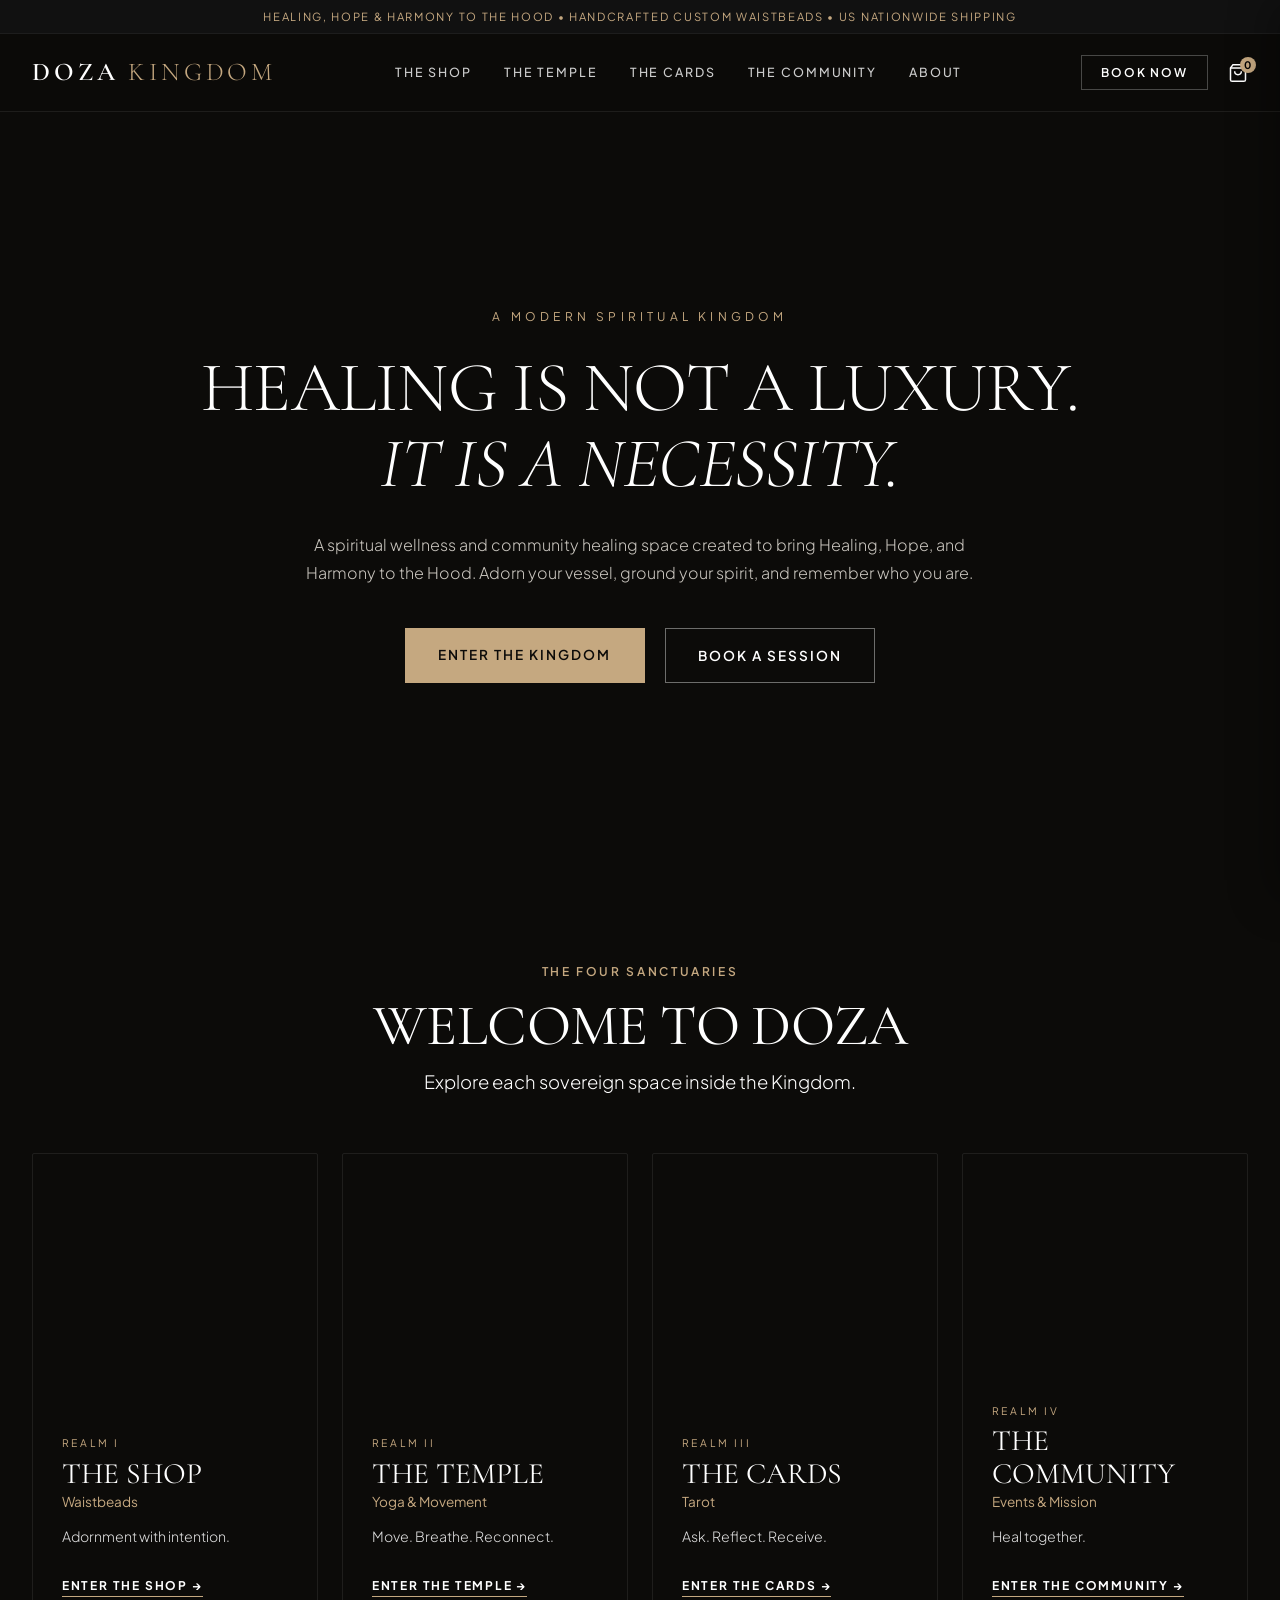
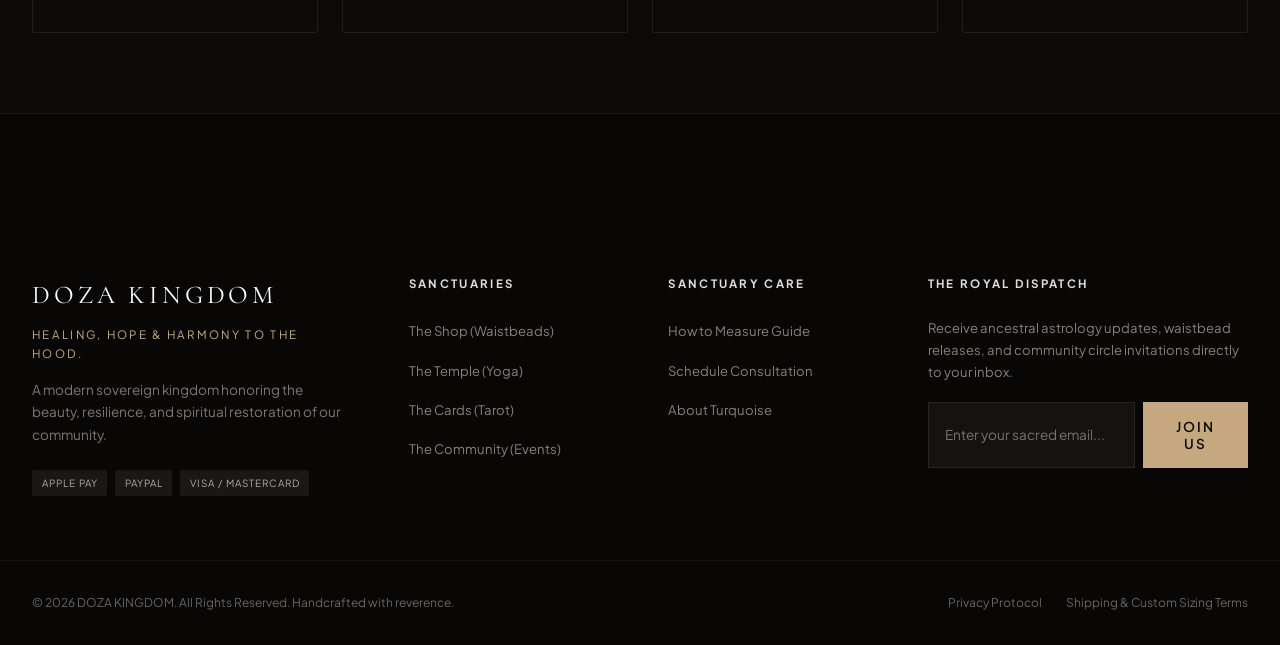
==== index.html @ d272a2d0 "Deploy Doza Kingdom luxury site" ====
<!DOCTYPE html>
<html lang="en">
<head>
  <meta charset="UTF-8">
  <meta name="viewport" content="width=device-width, initial-scale=1.0">
  <title>Doza Kingdom | Modern Spiritual Kingdom &amp; Community Healing</title>
  <link rel="preconnect" href="https://fonts.googleapis.com">
  <link rel="preconnect" href="https://fonts.gstatic.com" crossorigin>
  <link href="https://fonts.googleapis.com/css2?family=Cormorant+Garamond:ital,wght@0,300;0,400;0,500;0,600;0,700;1,400&family=Plus+Jakarta+Sans:wght@300;400;500;600;700&display=swap" rel="stylesheet">
  <link rel="stylesheet" href="css/style.css">
  <link href="https://assets.calendly.com/assets/external/widget.css" rel="stylesheet">
<script src="https://assets.calendly.com/assets/external/widget.js" type="text/javascript" async></script>
</head>
<body>
  <!-- ANNOUNCEMENT BAR -->
  <div class="announcement-bar">
    <span>HEALING, HOPE &amp; HARMONY TO THE HOOD &bull; HANDCRAFTED CUSTOM WAISTBEADS &bull; US NATIONWIDE SHIPPING</span>
  </div>

  <!-- NAVEGACIÓN PRINCIPAL -->
  <header class="site-header" id="navbar">
    <div class="header-container">
      <a href="index.html" class="brand-logo">DOZA <span>KINGDOM</span></a>
      <nav class="nav-links">
        <a href="shop.html" class="nav-item">THE SHOP</a><a href="temple.html" class="nav-item">THE TEMPLE</a><a href="cards.html" class="nav-item">THE CARDS</a><a href="community.html" class="nav-item">THE COMMUNITY</a><a href="about.html" class="nav-item">ABOUT</a>
      </nav>
      <div class="nav-actions">
        <button class="btn btn-outline-nav" onclick="openBookingModal('General')">BOOK NOW</button>
        <button class="cart-trigger-btn" onclick="toggleCartDrawer()" aria-label="Open cart">
          <svg width="20" height="20" viewBox="0 0 24 24" fill="none" stroke="currentColor" stroke-width="1.8">
            <path d="M6 2L3 6v14a2 2 0 0 0 2 2h14a2 2 0 0 0 2-2V6l-3-4z"></path>
            <line x1="3" y1="6" x2="21" y2="6"></line>
            <path d="M16 10a4 4 0 0 1-8 0"></path>
          </svg>
          <span class="cart-count-badge" id="cartCount">0</span>
        </button>
        <button class="mobile-toggle" id="menuToggle" aria-label="Toggle menu">
          <span></span><span></span><span></span>
        </button>
      </div>
    </div>
  </header>

  <!-- MENÚ MÓVIL FULLSCREEN -->
  <div class="mobile-menu-overlay" id="mobileMenu">
    <div class="mobile-menu-header">
      <span class="brand-logo">DOZA</span>
      <button class="close-btn" id="closeMobileMenu">&times;</button>
    </div>
    <div class="mobile-menu-links">
      <a href="shop.html" class="mobile-nav-link">THE SHOP</a><a href="temple.html" class="mobile-nav-link">THE TEMPLE</a><a href="cards.html" class="mobile-nav-link">THE CARDS</a><a href="community.html" class="mobile-nav-link">THE COMMUNITY</a><a href="about.html" class="mobile-nav-link">ABOUT</a>
      <button class="btn btn-gold w-full mt-4" onclick="openBookingModal('General'); toggleMobileMenu(false);">BOOK EXPERIENCE</button>
    </div>
  </div>

  <main>
    <!-- HERO / ENTRADA -->
    <section class="hero-section" style="background-image: url('https://images.unsplash.com/photo-1506126613408-eca07ce68773?auto=format&fit=crop&w=1600&q=80');">
      <div class="hero-overlay"></div>
      <div class="hero-container">
        <span class="hero-eyebrow">A MODERN SPIRITUAL KINGDOM</span>
        <h1 class="hero-title">HEALING IS NOT A LUXURY.<br><span class="italic-serif">IT IS A NECESSITY.</span></h1>
        <p class="hero-description">
          A spiritual wellness and community healing space created to bring Healing, Hope, and Harmony to the Hood. Adorn your vessel, ground your spirit, and remember who you are.
        </p>
        <div class="hero-actions">
          <a href="#kingdom-portal" class="btn btn-gold">ENTER THE KINGDOM</a>
          <button class="btn btn-ghost" onclick="openBookingModal('General')">BOOK A SESSION</button>
        </div>
      </div>
    </section>

    <!-- THE KINGDOM: PORTAL A LAS 4 PÁGINAS -->
    <section class="section-container" id="kingdom-portal">
      <div class="text-center">
        <span class="sub-heading">THE FOUR SANCTUARIES</span>
        <h2 class="serif-title">WELCOME TO DOZA</h2>
        <p class="section-lead" style="margin: 0.5rem auto 0;">Explore each sovereign space inside the Kingdom.</p>
      </div>

      <div class="spaces-grid">
        <article class="space-card">
          <div class="space-card-bg" style="background-image: url('https://images.unsplash.com/photo-1611085583191-a3b181a88401?q=80&w=1000&auto=format&fit=crop');"></div>
          <div class="space-card-content">
            <span class="space-realm-tag">REALM I</span>
            <h3>THE SHOP</h3>
            <p class="space-sub">Waistbeads</p>
            <p class="space-tagline">Adornment with intention.</p>
            <a href="shop.html" class="space-cta-link">ENTER THE SHOP &rarr;</a>
          </div>
        </article>

        <article class="space-card">
          <div class="space-card-bg" style="background-image: url('https://images.unsplash.com/photo-1545205597-3d9d02c29597?q=80&w=1000&auto=format&fit=crop');"></div>
          <div class="space-card-content">
            <span class="space-realm-tag">REALM II</span>
            <h3>THE TEMPLE</h3>
            <p class="space-sub">Yoga &amp; Movement</p>
            <p class="space-tagline">Move. Breathe. Reconnect.</p>
            <a href="temple.html" class="space-cta-link">ENTER THE TEMPLE &rarr;</a>
          </div>
        </article>

        <article class="space-card">
          <div class="space-card-bg" style="background-image: url('https://unsplash.com/es/fotos/estructura-de-madera-marron-sobre-tela-a-cuadros-blancos-y-negros-b1AsZn2C-lo');"></div>
          <div class="space-card-content">
            <span class="space-realm-tag">REALM III</span>
            <h3>THE CARDS</h3>
            <p class="space-sub">Tarot</p>
            <p class="space-tagline">Ask. Reflect. Receive.</p>
            <a href="cards.html" class="space-cta-link">ENTER THE CARDS &rarr;</a>
          </div>
        </article>

        <article class="space-card">
          <div class="space-card-bg" style="background-image: url('https://images.unsplash.com/photo-1529156069898-49953e39b3ac?q=80&w=1000&auto=format&fit=crop');"></div>
          <div class="space-card-content">
            <span class="space-realm-tag">REALM IV</span>
            <h3>THE COMMUNITY</h3>
            <p class="space-sub">Events &amp; Mission</p>
            <p class="space-tagline">Heal together.</p>
            <a href="community.html" class="space-cta-link">ENTER THE COMMUNITY &rarr;</a>
          </div>
        </article>
      </div>
    </section>
  </main>

  <!-- PIE DE PÁGINA (FOOTER) -->
  <footer class="site-footer">
    <div class="section-container footer-grid">
      <div class="footer-col-brand">
        <span class="footer-logo">DOZA KINGDOM</span>
        <p class="footer-motto">HEALING, HOPE &amp; HARMONY TO THE HOOD.</p>
        <p class="footer-copy-text">A modern sovereign kingdom honoring the beauty, resilience, and spiritual restoration of our community.</p>
        <div class="payment-badges-row">
          <span class="badge-pill">APPLE PAY</span>
          <span class="badge-pill">PAYPAL</span>
          <span class="badge-pill">VISA / MASTERCARD</span>
        </div>
      </div>

      <div class="footer-col-links">
        <h6>SANCTUARIES</h6>
        <ul>
          <li><a href="shop.html">The Shop (Waistbeads)</a></li>
          <li><a href="temple.html">The Temple (Yoga)</a></li>
          <li><a href="cards.html">The Cards (Tarot)</a></li>
          <li><a href="community.html">The Community (Events)</a></li>
        </ul>
      </div>

      <div class="footer-col-links">
        <h6>SANCTUARY CARE</h6>
        <ul>
          <li><a href="javascript:void(0)" onclick="openMeasureModal()">How to Measure Guide</a></li>
          <li><a href="javascript:void(0)" onclick="openBookingModal('General')">Schedule Consultation</a></li>
          <li><a href="about.html">About Turquoise</a></li>
        </ul>
      </div>

      <div class="footer-col-newsletter">
        <h6>THE ROYAL DISPATCH</h6>
        <p>Receive ancestral astrology updates, waistbead releases, and community circle invitations directly to your inbox.</p>
        <form class="newsletter-form" onsubmit="event.preventDefault(); alert('Blessings! You are now subscribed to the Royal Dispatch.');">
          <input type="email" placeholder="Enter your sacred email..." required>
          <button type="submit" class="btn btn-gold">JOIN US</button>
        </form>
      </div>
    </div>

    <div class="footer-bottom-bar">
      <div class="section-container bottom-bar-flex">
        <span>&copy; 2026 DOZA KINGDOM. All Rights Reserved. Handcrafted with reverence.</span>
        <div class="legal-links">
          <a href="#">Privacy Protocol</a>
          <a href="#">Shipping &amp; Custom Sizing Terms</a>
        </div>
      </div>
    </div>
  </footer>

  <!-- MODAL: GUÍA DE MEDIDAS -->
  <div class="modal-overlay" id="measureModal">
    <div class="modal-dialog">
      <div class="modal-header">
        <h3 class="serif-title">HOW TO MEASURE FOR WAISTBEADS</h3>
        <button class="modal-close" onclick="closeModal('measureModal')">&times;</button>
      </div>
      <div class="modal-body">
        <p class="modal-lead">Because every Doza Kingdom waistbead is handcrafted specifically to your body, exact measurements are required. There is no one &ldquo;right&rdquo; place to wear them; you choose where they sit on your altar.</p>
        <div class="steps-flow">
          <div class="step-card"><span class="step-number">1</span><h4>Decide Your Placement</h4><p>High waist, natural mid-waist, or low hips.</p></div>
          <div class="step-card"><span class="step-number">2</span><h4>Relax Your Belly</h4><p>Stand naturally. Do NOT suck in your stomach.</p></div>
          <div class="step-card"><span class="step-number">3</span><h4>Measure Against Bare Skin</h4><p>Use a flexible measuring tape directly against skin.</p></div>
          <div class="step-card"><span class="step-number">4</span><h4>Double Check Your Number</h4><p>Enter the exact inches or centimeters on the product.</p></div>
        </div>
      </div>
      <div class="modal-footer">
        <button class="btn btn-gold w-full" onclick="closeModal('measureModal')">I HAVE MY MEASUREMENT</button>
      </div>
    </div>
  </div>



  <!-- CARRITO LATERAL (DRAWER) -->
  <div class="cart-drawer-overlay" id="cartOverlay" onclick="toggleCartDrawer()"></div>
  <aside class="cart-drawer" id="cartDrawer">
    <div class="cart-drawer-header">
      <div class="cart-title-row">
        <h3>YOUR SACRED ADORNMENT</h3>
        <span class="cart-counter-text" id="cartCountTitle">(0 items)</span>
      </div>
      <button class="close-cart-btn" onclick="toggleCartDrawer()">&times;</button>
    </div>
    <div class="cart-items-container" id="cartItemsList"></div>
    <div class="cart-drawer-footer">
      <div class="cart-subtotal-row"><span>SUBTOTAL</span><span class="cart-subtotal-price" id="cartSubtotal">$0.00 USD</span></div>
      <div class="checkout-actions">
        <button class="btn btn-express-apple" onclick="processCheckoutExpress('Apple Pay')">Buy with Apple Pay</button>
        <button class="btn btn-express-paypal" onclick="processCheckoutExpress('PayPal')">Checkout with PayPal</button>
        <button class="btn btn-gold w-full mt-2" onclick="processFullCheckout()">SECURE CHECKOUT &rarr;</button>
      </div>
    </div>
  </aside>

  <script src="js/main.js"></script>
</body>
</html>
---- css/style.css ----
/* ==========================================================================  
   DOZA KINGDOM — ESTILOS EDITORIALES MULTIPÁGINA (OPTIMIZADO)
   ========================================================================== */  
  
:root {  
  --color-black: #0c0b09;  
  --color-dark: #141311;  
  --color-charcoal: #1e1d1a;  
  --color-gold: #c5a880;  
  --color-gold-hover: #b3956d;  
  --color-gold-subtle: rgba(197, 168, 128, 0.15);  
   
  --shop-bg: #f9f6f0;  
  --shop-card-bg: #ffffff;  
  --shop-sand: #ece4d8;  
  --shop-terracotta: #a8583c;  
  --shop-text-dark: #24221f;  
  --shop-text-muted: #6b665f;  
  
  --temple-bg: #f4f6f2;  
  --temple-sage: #758372;  
  --temple-clay: #b8866e;  
  --temple-text: #222923;  
  
  --cards-bg: #090a10;  
  --cards-plum: #1c1427;  
  --cards-gold: #d4af37;  
  --cards-border: rgba(212, 175, 55, 0.25);  
  
  --community-bg: #faf6f0;  
  --community-accent: #a0492e;  
  
  --font-serif: 'Cormorant Garamond', Georgia, serif;  
  --font-sans: 'Plus Jakarta Sans', -apple-system, BlinkMacSystemFont, 'Segoe UI', Roboto, sans-serif;  
  
  --transition-slow: all 0.45s cubic-bezier(0.16, 1, 0.3, 1);  
  --transition-fast: all 0.25s ease;  
  --shadow-subtle: 0 10px 30px rgba(0, 0, 0, 0.05);  
  --shadow-card: 0 20px 40px rgba(0, 0, 0, 0.08);  
  --shadow-drawer: -10px 0 40px rgba(0, 0, 0, 0.3);  
}  
  
* { margin: 0; padding: 0; box-sizing: border-box; }  
html { scroll-behavior: smooth; font-size: 16px; }  
body {  
  font-family: var(--font-sans);  
  background-color: var(--color-black);  
  color: #fff;  
  line-height: 1.65;  
  -webkit-font-smoothing: antialiased;  
  overflow-x: hidden;  
}  
img { max-width: 100%; display: block; object-fit: cover; }  
a { color: inherit; text-decoration: none; transition: var(--transition-fast); }  
button, input, select, textarea { font-family: inherit; font-size: 1rem; }  
  
.serif-title {  
  font-family: var(--font-serif);  
  font-size: clamp(2.4rem, 4.5vw, 4rem);  
  font-weight: 400;  
  line-height: 1.1;  
  letter-spacing: -0.01em;  
}  
.italic-serif { font-style: italic; font-weight: 300; }  
.sub-heading {  
  display: inline-block;  
  font-size: 0.75rem;  
  letter-spacing: 0.22em;  
  font-weight: 600;  
  text-transform: uppercase;  
  color: var(--color-gold);  
  margin-bottom: 0.8rem;  
}  
  
/* ==========================================================================  
   THE TEMPLE (SOMATIC YOGA - SINGLE CLEAN OFFERING)
   ========================================================================== */  
.temple-zen-hero {  
  position: relative;  
  min-height: calc(100vh - 85px);  
  display: flex;  
  align-items: center;  
  justify-content: center;  
  padding: 2.5rem 1.5rem;  
  background-color: #0d0c0b;  
  overflow: hidden;  
}  
  
.temple-zen-hero::before {  
  content: "";  
  position: absolute;  
  top: 0; left: 0; right: 0; bottom: 0;  
  background-image:   
    radial-gradient(ellipse at center, rgba(13, 12, 11, 0.45) 0%, rgba(13, 12, 11, 0.88) 100%),  
    url('https://images.unsplash.com/photo-1506126613408-eca07ce68773?auto=format&fit=crop&w=1800&q=80');  
  background-size: cover;  
  background-position: center 30%;  
  filter: brightness(0.65) contrast(1.1);  
  z-index: 1;  
}  
  
.temple-zen-container {  
  position: relative;  
  z-index: 2;  
  max-width: 960px;  
  width: 100%;  
  margin: 0 auto;  
}  
  
.temple-zen-header {  
  display: flex;  
  align-items: center;  
  justify-content: space-between;  
  gap: 2.5rem;  
  margin-bottom: 1.8rem;  
}  
  
.zen-header-left { flex: 1.6; }  
.zen-kicker {  
  font-size: 0.72rem;  
  letter-spacing: 0.25em;  
  color: #c5a880;  
  text-transform: uppercase;  
  display: block;  
  margin-bottom: 0.4rem;  
}  
.zen-title {  
  font-family: var(--font-serif);  
  font-size: 2.5rem;  
  font-weight: 400;  
  color: #ffffff;  
  margin-bottom: 0.6rem;  
  letter-spacing: -0.01em;  
  line-height: 1.15;  
}  
.zen-desc {  
  color: #c0b9b0;  
  font-size: 0.9rem;  
  line-height: 1.5;  
  max-width: 520px;  
  margin-bottom: 0;  
}  
  
.zen-header-divider {  
  width: 1px;  
  height: 80px;  
  background: rgba(197, 168, 128, 0.35);  
}  
  
.zen-header-right { flex: 1; text-align: left; }  
.zen-lotus-icon {  
  width: 30px;  
  height: 30px;  
  stroke: #c5a880;  
  margin-bottom: 0.6rem;  
}  
.zen-pillars { list-style: none; padding: 0; margin: 0; }  
.zen-pillars li {  
  font-size: 0.68rem;  
  letter-spacing: 0.2em;  
  color: #c5a880;  
  margin-bottom: 0.25rem;  
  text-transform: uppercase;  
}  
  
.zen-booking-box {  
  background: rgba(18, 16, 14, 0.82);  
  backdrop-filter: blur(12px);  
  -webkit-backdrop-filter: blur(12px);  
  border: 1px solid rgba(197, 168, 128, 0.25);  
  border-radius: 6px;  
  padding: 1.8rem 2rem;  
  box-shadow: 0 15px 40px rgba(0, 0, 0, 0.6);  
  text-align: center;  
}  
  
.zen-session-info-bar {  
  display: flex;  
  align-items: center;  
  justify-content: center;  
  flex-wrap: wrap;  
  gap: 0.8rem;  
  margin-bottom: 1.3rem;  
  font-size: 0.72rem;  
  letter-spacing: 0.12em;  
  color: #d1cbc4;  
  text-transform: uppercase;  
}  
.info-pill-divider { color: rgba(197, 168, 128, 0.4); }  
.highlight-gold { color: #e5c9a2; font-weight: 500; }  
.zen-action-wrapper { display: flex; justify-content: center; }  
  
.btn-zen-book {  
  display: inline-flex;  
  align-items: center;  
  justify-content: center;  
  gap: 0.8rem;  
  padding: 0.85rem 3.5rem;  
  background: transparent;  
  color: #ffffff;  
  border: 1px solid #c5a880;  
  font-size: 0.78rem;  
  letter-spacing: 0.25em;  
  text-transform: uppercase;  
  border-radius: 3px;  
  transition: all 0.3s ease;  
  cursor: pointer;  
}  
.btn-zen-book:hover {  
  background: #c5a880;  
  color: #121110;  
  box-shadow: 0 0 25px rgba(197, 168, 128, 0.4);  
  transform: translateY(-2px);  
}  
.btn-zen-book svg { transition: transform 0.3s ease; }  
.btn-zen-book:hover svg { transform: translateX(4px); }  
.zen-instant-note {  
  font-size: 0.68rem;  
  color: #8c857b;  
  letter-spacing: 0.05em;  
  margin: 0.9rem 0 0 0;  
}  
  
.zen-footer-quote {  
  display: flex;  
  align-items: center;  
  justify-content: center;  
  gap: 1.5rem;  
  margin-top: 2rem;  
}  
.quote-line { height: 1px; width: 50px; background: rgba(197, 168, 128, 0.35); }  
.quote-text {  
  font-size: 0.68rem;  
  letter-spacing: 0.3em;  
  color: #9f9689;  
  margin: 0;  
  text-transform: uppercase;  
}  
  
/* ==========================================================================  
   TAPETE DE TAROT EDITORIAL (3D SPREAD)
   ========================================================================== */  
.tarot-altar-section {  
  padding: 6rem 0;  
  background: radial-gradient(circle at center, #1f1c19 0%, #121110 100%);  
  border-bottom: 1px solid rgba(197, 168, 128, 0.15);  
}  
  
.tarot-spread-grid {  
  display: flex;  
  justify-content: center;  
  gap: 2rem;  
  margin: 3.5rem auto;  
  perspective: 1200px;  
  flex-wrap: wrap;  
}  
  
.tarot-card-container {  
  width: 200px;  
  height: 340px;  
  cursor: pointer;  
}  
  
.tarot-card-inner {  
  position: relative;  
  width: 100%;  
  height: 100%;  
  text-align: center;  
  transition: transform 0.8s cubic-bezier(0.175, 0.885, 0.32, 1.275);  
  transform-style: preserve-3d;  
}  
  
.tarot-card-container.is-flipped .tarot-card-inner {  
  transform: rotateY(180deg);  
}  
  
.tarot-card-front, .tarot-card-back {  
  position: absolute;  
  width: 100%;  
  height: 100%;  
  -webkit-backface-visibility: hidden;  
  backface-visibility: hidden;  
  border-radius: 8px;  
  border: 1px solid #c5a880;  
  box-shadow: 0 10px 30px rgba(0, 0, 0, 0.6);  
  display: flex;  
  flex-direction: column;  
  justify-content: center;  
  align-items: center;  
  padding: 1.5rem;  
}  
  
.tarot-card-back {  
  background: #181614;  
  background-image: radial-gradient(#c5a880 1px, transparent 1px);  
  background-size: 16px 16px;  
  color: #c5a880;  
  letter-spacing: 0.2em;  
  font-size: 0.8rem;  
  font-weight: 600;  
}  
  
.tarot-card-front {  
  background: #151311;  
  color: #fff;  
  transform: rotateY(180deg);  
  border-color: #e5c9a2;  
  box-shadow: 0 0 25px rgba(197, 168, 128, 0.25);  
}  
  
.reading-verdict-box {  
  max-width: 650px;  
  margin: 2.5rem auto 0;  
  padding: 2.5rem;  
  background: rgba(25, 23, 21, 0.9);  
  border: 1px solid rgba(197, 168, 128, 0.3);  
  border-radius: 4px;  
  animation: fadeIn 0.8s ease forwards;  
}  
  
@keyframes fadeIn {  
  from { opacity: 0; transform: translateY(15px); }  
  to { opacity: 1; transform: translateY(0); }  
}  
  
/* ==========================================================================  
   UTILIDADES & BOTONES GLOBALES
   ========================================================================== */  
.section-lead { font-size: 1.15rem; font-weight: 300; max-width: 680px; line-height: 1.7; }  
.section-container { max-width: 1320px; margin: 0 auto; padding: 5rem 2rem; }  
.text-center { text-align: center; }  
.text-white { color: #ffffff !important; }  
.text-muted { color: #a5a29c !important; }  
.gold-sub { color: var(--cards-gold) !important; }  
.w-full { width: 100%; }  
.mt-2 { margin-top: 0.5rem; }  
.mt-3 { margin-top: 1rem; }  
.mt-4 { margin-top: 1.5rem; }  
.relative-z { position: relative; z-index: 2; }  
  
.btn {  
  display: inline-flex; align-items: center; justify-content: center;  
  padding: 0.95rem 2rem; font-size: 0.85rem; letter-spacing: 0.15em;  
  font-weight: 600; text-transform: uppercase; cursor: pointer;  
  border: 1px solid transparent; transition: var(--transition-fast);  
}  
.btn-gold { background-color: var(--color-gold); color: var(--color-black); }  
.btn-gold:hover { background-color: var(--color-gold-hover); transform: translateY(-2px); }  
.btn-ghost { background: transparent; color: #fff; border-color: rgba(255, 255, 255, 0.4); }  
.btn-ghost:hover { border-color: #fff; background: rgba(255, 255, 255, 0.08); }  
.btn-outline-nav { padding: 0.55rem 1.2rem; font-size: 0.75rem; background: transparent; color: #fff; border-color: rgba(255, 255, 255, 0.25); }  
.btn-outline-nav:hover { border-color: var(--color-gold); color: var(--color-gold); }  
.btn-gold-outline { background: transparent; color: var(--cards-gold); border: 1px solid var(--cards-gold); }  
.btn-gold-outline:hover { background: var(--cards-gold); color: var(--color-black); }  
.btn-shop-add { width: 100%; background: var(--shop-text-dark); color: #fff; padding: 0.9rem; font-size: 0.8rem; }  
.btn-shop-add:hover { background: var(--shop-terracotta); }  
.btn-temple-book { background: var(--temple-sage); color: #fff; padding: 0.45rem 1.1rem; font-size: 0.75rem; }  
.btn-temple-book:hover { background: var(--temple-text); }  
.btn-rsvp { background: none; border: none; color: var(--community-accent); font-size: 0.85rem; font-weight: 700; letter-spacing: 0.1em; cursor: pointer; margin-top: 0.75rem; }  
.text-link-btn { display: inline-flex; align-items: center; gap: 0.5rem; background: none; border: none; color: var(--shop-terracotta); font-size: 0.8rem; font-weight: 700; letter-spacing: 0.12em; cursor: pointer; margin-top: 1rem; }  
  
/* Announcement Bar & Navbar */  
.announcement-bar { background: #111; color: var(--color-gold); font-size: 0.7rem; letter-spacing: 0.15em; text-align: center; padding: 0.45rem 1rem; border-bottom: 1px solid rgba(255, 255, 255, 0.05); }  
.site-header { position: sticky; top: 0; z-index: 100; background: rgba(12, 11, 9, 0.95); backdrop-filter: blur(12px); border-bottom: 1px solid rgba(255, 255, 255, 0.08); }  
.header-container { max-width: 1320px; margin: 0 auto; padding: 1.1rem 2rem; display: flex; align-items: center; justify-content: space-between; }  
.brand-logo { font-family: var(--font-serif); font-size: 1.6rem; letter-spacing: 0.15em; font-weight: 600; }  
.brand-logo span { font-weight: 300; color: var(--color-gold); }  
.nav-links { display: flex; gap: 2rem; }  
.nav-item { font-size: 0.78rem; letter-spacing: 0.15em; color: #ccc; font-weight: 500; }  
.nav-item:hover, .nav-item.active { color: var(--color-gold); }  
.nav-actions { display: flex; align-items: center; gap: 1.25rem; }  
.cart-trigger-btn { position: relative; background: none; border: none; color: #fff; cursor: pointer; display: flex; align-items: center; }  
.cart-count-badge { position: absolute; top: -6px; right: -8px; background: var(--color-gold); color: #000; font-size: 0.65rem; font-weight: 700; height: 16px; width: 16px; border-radius: 50%; display: flex; align-items: center; justify-content: center; }  
.mobile-toggle { display: none; flex-direction: column; gap: 5px; background: none; border: none; cursor: pointer; }  
.mobile-toggle span { width: 22px; height: 2px; background: #fff; }  
  
/* Menu Móvil */  
.mobile-menu-overlay { position: fixed; inset: 0; background: #0d0c0a; z-index: 999; display: none; flex-direction: column; padding: 2.5rem; }  
.mobile-menu-overlay.active { display: flex; }  
.mobile-menu-header { display: flex; justify-content: space-between; align-items: center; }  
.close-btn { background: none; border: none; color: #fff; font-size: 2.5rem; cursor: pointer; }  
.mobile-menu-links { margin-top: 3rem; display: flex; flex-direction: column; gap: 1.75rem; }  
.mobile-nav-link { font-family: var(--font-serif); font-size: 1.8rem; color: #fff; }  
.mobile-nav-link span { font-family: var(--font-sans); font-size: 0.8rem; color: var(--color-gold); margin-left: 0.5rem; }  
  
/* Hero Principal & Hero de Páginas Interiores */  
.hero-section {  
  position: relative; min-height: 85vh; display: flex; align-items: center; justify-content: center;  
  text-align: center; padding: 4rem 2rem; background-size: cover; background-position: center;  
}  
.page-hero { min-height: 48vh; padding-top: 6rem; padding-bottom: 4rem; }  
.hero-overlay { position: absolute; inset: 0; background: radial-gradient(circle at center, rgba(12, 11, 9, 0.72) 0%, rgba(12, 11, 9, 0.95) 100%); }  
.hero-container { position: relative; z-index: 2; max-width: 900px; margin: 0 auto; }  
.hero-eyebrow { display: block; font-size: 0.75rem; letter-spacing: 0.35em; color: var(--color-gold); margin-bottom: 1.5rem; }  
.hero-title { font-family: var(--font-serif); font-size: clamp(2.5rem, 5.5vw, 4.8rem); font-weight: 300; line-height: 1.08; letter-spacing: -0.01em; margin-bottom: 1.75rem; }  
.hero-description { font-size: clamp(1rem, 1.25vw, 1.25rem); color: #c9c5be; font-weight: 300; max-width: 720px; margin: 0 auto 2.5rem; line-height: 1.8; }  
.hero-actions { display: flex; justify-content: center; gap: 1.25rem; flex-wrap: wrap; }  
  
/* Grid de Reinos en Home */  
.spaces-grid { display: grid; grid-template-columns: repeat(4, 1fr); gap: 1.5rem; margin-top: 3.5rem; }  
.space-card { position: relative; min-height: 480px; overflow: hidden; border-radius: 2px; padding: 2.2rem 1.8rem; display: flex; flex-direction: column; justify-content: flex-end; border: 1px solid rgba(255, 255, 255, 0.08); transition: var(--transition-slow); }  
.space-card-bg { position: absolute; inset: 0; background-size: cover; background-position: center; filter: brightness(0.4) saturate(0.85); transition: transform 0.8s ease, filter 0.8s ease; }  
.space-card:hover .space-card-bg { transform: scale(1.06); filter: brightness(0.6) saturate(1); }  
.space-card-content { position: relative; z-index: 2; }  
.space-realm-tag { font-size: 0.65rem; letter-spacing: 0.25em; color: var(--color-gold); display: block; margin-bottom: 0.4rem; }  
.space-card h3 { font-family: var(--font-serif); font-size: 1.85rem; font-weight: 400; line-height: 1.1; color: #fff; }  
.space-sub { font-size: 0.85rem; color: var(--color-gold); margin-bottom: 0.8rem; }  
.space-tagline { font-size: 0.88rem; color: #dedede; font-weight: 300; margin-bottom: 1.5rem; line-height: 1.5; }  
.space-cta-link { font-size: 0.75rem; letter-spacing: 0.15em; color: #fff; font-weight: 700; border-bottom: 1px solid var(--color-gold); padding-bottom: 3px; }  
  
/* The Shop */  
.shop-page-wrapper { background-color: var(--shop-bg); color: var(--shop-text-dark); }  
.editorial-header { display: grid; grid-template-columns: 1.2fr 1fr; gap: 4rem; align-items: flex-end; margin-bottom: 4rem; border-bottom: 1px solid var(--shop-sand); padding-bottom: 3rem; }  
.curated-products-grid { display: grid; grid-template-columns: repeat(3, 1fr); gap: 2.5rem; }  
.product-editorial-card { background: var(--shop-card-bg); border: 1px solid var(--shop-sand); display: flex; flex-direction: column; box-shadow: var(--shadow-subtle); transition: var(--transition-slow); }  
.product-editorial-card:hover { transform: translateY(-5px); box-shadow: var(--shadow-card); }  
.product-media { position: relative; aspect-ratio: 4/5; overflow: hidden; background: #eee; }  
.product-media img { width: 100%; height: 100%; transition: transform 0.6s ease; }  
.product-editorial-card:hover .product-media img { transform: scale(1.05); }  
.product-badge { position: absolute; top: 1rem; left: 1rem; background: #fff; color: #000; font-size: 0.65rem; letter-spacing: 0.15em; font-weight: 700; padding: 0.3rem 0.7rem; z-index: 2; }  
.quick-view-overlay { position: absolute; bottom: 0; left: 0; right: 0; background: rgba(18, 17, 16, 0.88); color: #fff; padding: 0.85rem; text-align: center; font-size: 0.75rem; letter-spacing: 0.15em; border: none; cursor: pointer; opacity: 0; transform: translateY(100%); transition: all 0.3s ease; }  
.product-editorial-card:hover .quick-view-overlay { opacity: 1; transform: translateY(0); }  
.product-meta { padding: 1.8rem; display: flex; flex-direction: column; flex-grow: 1; }  
.product-heading-row { display: flex; justify-content: space-between; align-items: baseline; margin-bottom: 0.6rem; }  
.product-title { font-family: var(--font-serif); font-size: 1.5rem; letter-spacing: 0.05em; }  
.product-price { font-size: 1.05rem; font-weight: 600; color: var(--shop-terracotta); }  
.product-intention { font-size: 0.88rem; color: var(--shop-text-muted); font-style: italic; margin-bottom: 1.5rem; min-height: 42px; }  
.custom-sizing-block { background: var(--shop-bg); padding: 1rem; border-radius: 2px; border: 1px dashed var(--shop-sand); margin-bottom: 1.25rem; }  
.sizing-label-row { display: flex; justify-content: space-between; font-size: 0.72rem; font-weight: 700; letter-spacing: 0.1em; margin-bottom: 0.4rem; }  
.required-asterisk { color: var(--shop-terracotta); }  
.unit-toggle { color: var(--shop-terracotta); cursor: pointer; text-decoration: underline; }  
.input-with-unit { position: relative; display: flex; align-items: center; }  
.input-with-unit input { width: 100%; padding: 0.65rem 2.5rem 0.65rem 0.75rem; border: 1px solid #d5cec5; background: #fff; color: #000; font-weight: 600; }  
.unit-indicator { position: absolute; right: 0.8rem; font-size: 0.75rem; font-weight: 700; color: #888; }  
.measurement-note { display: block; font-size: 0.68rem; color: #7a756e; margin-top: 0.4rem; }  
  
/* The Community */  
.community-page-wrapper { background-color: var(--community-bg); color: #2b2725; }  
.community-grid { display: grid; grid-template-columns: 1.1fr 1fr; gap: 5rem; }  
.mission-callout { background: #f1eae0; padding: 2.5rem; border-left: 4px solid var(--community-accent); margin-top: 2rem; }  
.mission-callout h4 { font-family: var(--font-serif); font-size: 1.4rem; letter-spacing: 0.05em; margin-bottom: 1rem; color: var(--community-accent); }  
.mission-callout p { font-size: 0.95rem; color: #554e48; margin-bottom: 1rem; line-height: 1.7; }  
.events-section-title { font-family: var(--font-serif); font-size: 1.5rem; letter-spacing: 0.05em; margin-bottom: 2rem; border-bottom: 1px solid #e0d5c8; padding-bottom: 0.75rem; }  
.community-events { display: flex; flex-direction: column; gap: 1.5rem; }  
.event-card { background: #fff; border: 1px solid #e7dfd3; padding: 1.75rem; display: flex; gap: 1.5rem; box-shadow: var(--shadow-subtle); }  
.event-date-box { background: #252220; color: #fff; min-width: 65px; height: 65px; display: flex; flex-direction: column; align-items: center; justify-content: center; border-radius: 2px; }  
.event-date-box .month { font-size: 0.65rem; letter-spacing: 0.15em; color: var(--color-gold); }  
.event-date-box .day { font-size: 1.5rem; font-weight: 700; line-height: 1; }  
.event-info h4 { font-family: var(--font-serif); font-size: 1.25rem; margin-bottom: 0.25rem; }  
.event-meta { font-size: 0.75rem; font-weight: 600; color: var(--community-accent); margin-bottom: 0.5rem; }  
.event-desc { font-size: 0.85rem; color: #665f58; }  
  
/* About & Turquoise */  
.about-page-wrapper { background-color: #12110f; color: #fff; }  
.about-editorial-grid { display: grid; grid-template-columns: 1fr 1.3fr; gap: 5rem; align-items: center; }  
.founder-photo-frame { position: relative; aspect-ratio: 3/4; }  
.founder-photo-frame img { width: 100%; height: 100%; border-radius: 2px; filter: contrast(1.05); }  
.founder-caption { position: absolute; bottom: 1.5rem; left: 1.5rem; right: 1.5rem; background: rgba(18, 17, 15, 0.9); padding: 1.2rem; border-left: 2px solid var(--color-gold); }  
.founder-title { display: block; font-size: 0.65rem; letter-spacing: 0.2em; color: var(--color-gold); }  
.founder-name { font-family: var(--font-serif); font-size: 1.5rem; letter-spacing: 0.1em; }  
.lead-quote { font-family: var(--font-serif); font-size: 1.5rem; font-style: italic; color: var(--color-gold); line-height: 1.4; margin-bottom: 1.75rem; }  
.editorial-body p { color: #bfbab0; margin-bottom: 1.25rem; font-weight: 300; line-height: 1.8; }  
.core-pillars-grid { display: grid; grid-template-columns: repeat(3, 1fr); gap: 1.5rem; margin-top: 3rem; border-top: 1px solid rgba(255, 255, 255, 0.1); padding-top: 2rem; }  
.pillar-num { font-size: 0.75rem; color: var(--color-gold); letter-spacing: 0.15em; display: block; margin-bottom: 0.3rem; }  
.pillar h5 { font-size: 0.8rem; letter-spacing: 0.12em; margin-bottom: 0.4rem; }  
.pillar p { font-size: 0.75rem; color: #8c877e; line-height: 1.5; }  
  
/* Footer */  
.site-footer { background: #080706; border-top: 1px solid rgba(255, 255, 255, 0.08); padding-top: 5rem; }  
.footer-grid { display: grid; grid-template-columns: 1.6fr 1fr 1fr 1.4fr; gap: 4rem; padding-bottom: 4rem; }  
.footer-logo { font-family: var(--font-serif); font-size: 1.6rem; letter-spacing: 0.15em; display: block; margin-bottom: 0.5rem; }  
.footer-motto { font-size: 0.72rem; letter-spacing: 0.2em; color: var(--color-gold); margin-bottom: 1rem; }  
.footer-copy-text { font-size: 0.85rem; color: #7d7870; max-width: 320px; margin-bottom: 1.5rem; }  
.payment-badges-row { display: flex; gap: 0.5rem; flex-wrap: wrap; }  
.badge-pill { font-size: 0.62rem; letter-spacing: 0.1em; background: #191816; color: #b0aba0; padding: 0.3rem 0.6rem; border-radius: 2px; }  
.footer-col-links h6, .footer-col-newsletter h6 { font-size: 0.72rem; letter-spacing: 0.2em; color: #dedede; margin-bottom: 1.5rem; }  
.footer-col-links ul { list-style: none; display: flex; flex-direction: column; gap: 0.8rem; }  
.footer-col-links a { font-size: 0.82rem; color: #888277; }  
.footer-col-links a:hover { color: var(--color-gold); }  
.footer-col-newsletter p { font-size: 0.82rem; color: #888277; margin-bottom: 1.2rem; }  
.newsletter-form { display: flex; gap: 0.5rem; }  
.newsletter-form input { flex-grow: 1; padding: 0.75rem 1rem; background: #141311; border: 1px solid #282622; color: #fff; font-size: 0.85rem; }  
.footer-bottom-bar { border-top: 1px solid rgba(255, 255, 255, 0.05); padding: 2rem 0; font-size: 0.75rem; color: #666; }  
.bottom-bar-flex { padding-top: 0; padding-bottom: 0; display: flex; justify-content: space-between; align-items: center; }  
.legal-links { display: flex; gap: 1.5rem; }  
.legal-links a:hover { color: var(--color-gold); }  
  
/* Modales */  
.modal-overlay { position: fixed; inset: 0; background: rgba(0, 0, 0, 0.8); backdrop-filter: blur(6px); z-index: 1000; display: none; align-items: center; justify-content: center; padding: 1.5rem; }  
.modal-overlay.active { display: flex; }  
.modal-dialog { background: #181614; color: #fff; max-width: 620px; width: 100%; max-height: 90vh; overflow-y: auto; border: 1px solid rgba(255, 255, 255, 0.1); padding: 2.5rem; border-radius: 2px; box-shadow: 0 30px 60px rgba(0, 0, 0, 0.6); }  
.modal-lg { max-width: 850px; }  
.modal-header { display: flex; justify-content: space-between; align-items: center; margin-bottom: 1.75rem; border-bottom: 1px solid rgba(255, 255, 255, 0.08); padding-bottom: 1rem; }  
.modal-header h3 { font-size: 1.6rem; }  
.modal-close { background: none; border: none; color: #fff; font-size: 2rem; cursor: pointer; line-height: 1; }  
.modal-lead { font-size: 0.95rem; color: #b5b0a6; margin-bottom: 1.5rem; line-height: 1.6; }  
.steps-flow { display: flex; flex-direction: column; gap: 1.25rem; margin-bottom: 1.75rem; }  
.step-card { background: #201e1a; padding: 1.25rem; border-left: 2px solid var(--color-gold); }  
.step-number { font-size: 0.75rem; color: var(--color-gold); font-weight: 700; display: block; }  
.step-card h4 { font-family: var(--font-serif); font-size: 1.2rem; margin-bottom: 0.25rem; }  
.step-card p { font-size: 0.85rem; color: #9c978f; }  
.modal-note-box { background: rgba(168, 88, 60, 0.15); border: 1px solid var(--shop-terracotta); padding: 1rem; font-size: 0.82rem; color: #e5a48f; margin-bottom: 1.5rem; }  
.form-group { margin-bottom: 1.25rem; }  
.form-group label { display: block; font-size: 0.72rem; letter-spacing: 0.15em; font-weight: 700; color: var(--color-gold); margin-bottom: 0.4rem; }  
.form-group input, .form-group select, .form-group textarea { width: 100%; padding: 0.75rem; background: #24221f; border: 1px solid #3d3934; color: #fff; }  
.form-group input:focus, .form-group select:focus, .form-group textarea:focus { outline: none; border-color: var(--color-gold); }  
.form-row { display: flex; gap: 1rem; }  
.form-row .half { flex: 1; }  
.booking-notice { font-size: 0.75rem; color: #777; margin-top: 1rem; }  
.product-modal-grid { display: grid; grid-template-columns: 1fr 1.2fr; gap: 2rem; }  
.product-modal-media img { width: 100%; aspect-ratio: 4/5; }  
.modal-price { font-size: 1.35rem; color: var(--color-gold); font-weight: 700; }  
.story-divider { height: 1px; background: rgba(255, 255, 255, 0.1); margin: 1rem 0; }  
.product-modal-info h4 { font-family: var(--font-serif); font-size: 1.15rem; margin-top: 1rem; margin-bottom: 0.4rem; color: var(--color-gold); }  
.product-modal-info p { font-size: 0.88rem; color: #bbb; line-height: 1.6; }  
.materials-list { list-style-type: square; padding-left: 1.2rem; font-size: 0.85rem; color: #9c978f; }  
.modal-input { width: 100%; padding: 0.65rem; background: #222; border: 1px solid #444; color: #fff; }  
  
/* Carrito Lateral (Drawer) */  
.cart-drawer-overlay { position: fixed; inset: 0; background: rgba(0, 0, 0, 0.7); z-index: 1100; display: none; }  
.cart-drawer-overlay.active { display: block; }  
.cart-drawer { position: fixed; top: 0; right: 0; bottom: 0; width: 100%; max-width: 440px; background: #161513; color: #fff; z-index: 1200; box-shadow: var(--shadow-drawer); display: flex; flex-direction: column; transform: translateX(100%); transition: transform 0.4s cubic-bezier(0.16, 1, 0.3, 1); }  
.cart-drawer.active { transform: translateX(0); }  
.cart-drawer-header { padding: 1.5rem 2rem; border-bottom: 1px solid rgba(255, 255, 255, 0.08); display: flex; justify-content: space-between; align-items: center; }  
.cart-title-row h3 { font-family: var(--font-serif); font-size: 1.35rem; }  
.cart-counter-text { font-size: 0.75rem; color: var(--color-gold); }  
.close-cart-btn { background: none; border: none; color: #fff; font-size: 2rem; cursor: pointer; }  
.cart-items-container { flex-grow: 1; overflow-y: auto; padding: 1.5rem 2rem; }  
.empty-cart-state { height: 100%; display: flex; flex-direction: column; align-items: center; justify-content: center; text-align: center; color: #777; }  
.empty-cart-state svg { margin-bottom: 1rem; color: #555; }  
.cart-item { display: flex; gap: 1rem; padding-bottom: 1.5rem; margin-bottom: 1.5rem; border-bottom: 1px solid rgba(255, 255, 255, 0.06); }  
.cart-item-img { width: 70px; height: 85px; border-radius: 2px; }  
.cart-item-info { flex-grow: 1; }  
.cart-item-title-row { display: flex; justify-content: space-between; }  
.cart-item-title { font-family: var(--font-serif); font-size: 1.05rem; }  
.cart-item-price { font-size: 0.95rem; font-weight: 700; color: var(--color-gold); }  
.cart-item-measure { display: inline-block; font-size: 0.72rem; color: #a8583c; background: rgba(168, 88, 60, 0.15); padding: 0.2rem 0.5rem; margin: 0.35rem 0; border-radius: 2px; }  
.cart-item-controls { display: flex; justify-content: space-between; align-items: center; margin-top: 0.5rem; }  
.qty-pill { display: flex; align-items: center; border: 1px solid rgba(255, 255, 255, 0.15); }  
.qty-btn { background: none; border: none; color: #fff; padding: 0.2rem 0.5rem; cursor: pointer; }  
.qty-number { font-size: 0.75rem; padding: 0 0.5rem; }  
.remove-item-btn { background: none; border: none; color: #777; font-size: 0.75rem; cursor: pointer; text-decoration: underline; }  
.remove-item-btn:hover { color: #ff6b6b; }  
.cart-drawer-footer { padding: 1.5rem 2rem; border-top: 1px solid rgba(255, 255, 255, 0.08); background: #11100e; }  
.cart-subtotal-row { display: flex; justify-content: space-between; font-size: 1.15rem; font-weight: 700; margin-bottom: 0.4rem; }  
.cart-subtotal-price { color: var(--color-gold); }  
.cart-shipping-note { font-size: 0.7rem; color: #777; margin-bottom: 1.25rem; }  
.checkout-actions { display: flex; flex-direction: column; gap: 0.65rem; }  
.btn-express-apple { background: #000; color: #fff; border: 1px solid #333; padding: 0.8rem; display: flex; align-items: center; justify-content: center; gap: 0.4rem; font-size: 0.85rem; cursor: pointer; }  
.btn-express-paypal { background: #ffc439; color: #003087; border: none; padding: 0.8rem; font-size: 0.85rem; cursor: pointer; }  
.cart-trust-badges { display: flex; align-items: center; justify-content: center; gap: 0.5rem; font-size: 0.7rem; color: #666; margin-top: 1rem; }  
  
/* ==========================================================================  
   RESPONSIVE DESIGN (MEDIA QUERIES)
   ========================================================================== */  
@media (max-width: 1024px) {  
  .spaces-grid { grid-template-columns: repeat(2, 1fr); }  
  .curated-products-grid { grid-template-columns: repeat(2, 1fr); }  
  .editorial-header, .community-grid, .about-editorial-grid { grid-template-columns: 1fr; gap: 3rem; }  
  .footer-grid { grid-template-columns: repeat(2, 1fr); }  
}  
  
@media (max-width: 768px) {  
  .nav-links, .btn-outline-nav { display: none; }  
  .mobile-toggle { display: flex; }  
  .spaces-grid, .curated-products-grid { grid-template-columns: 1fr; }  
  .core-pillars-grid { grid-template-columns: 1fr; }  
  .footer-grid { grid-template-columns: 1fr; gap: 2.5rem; }  
  .product-modal-grid { grid-template-columns: 1fr; }  
  .bottom-bar-flex { flex-direction: column; gap: 1rem; text-align: center; }  
  
  /* Temple Hero en Móvil */  
  .temple-zen-hero { min-height: auto; padding: 3.5rem 1rem; }  
  .temple-zen-header { flex-direction: column; text-align: center; gap: 1.2rem; }  
  .zen-header-divider { display: none; }  
  .zen-header-right { text-align: center; }  
  .zen-session-info-bar { flex-direction: column; gap: 0.4rem; }  
  .info-pill-divider { display: none; }  
  .btn-zen-book { width: 100%; }  
}
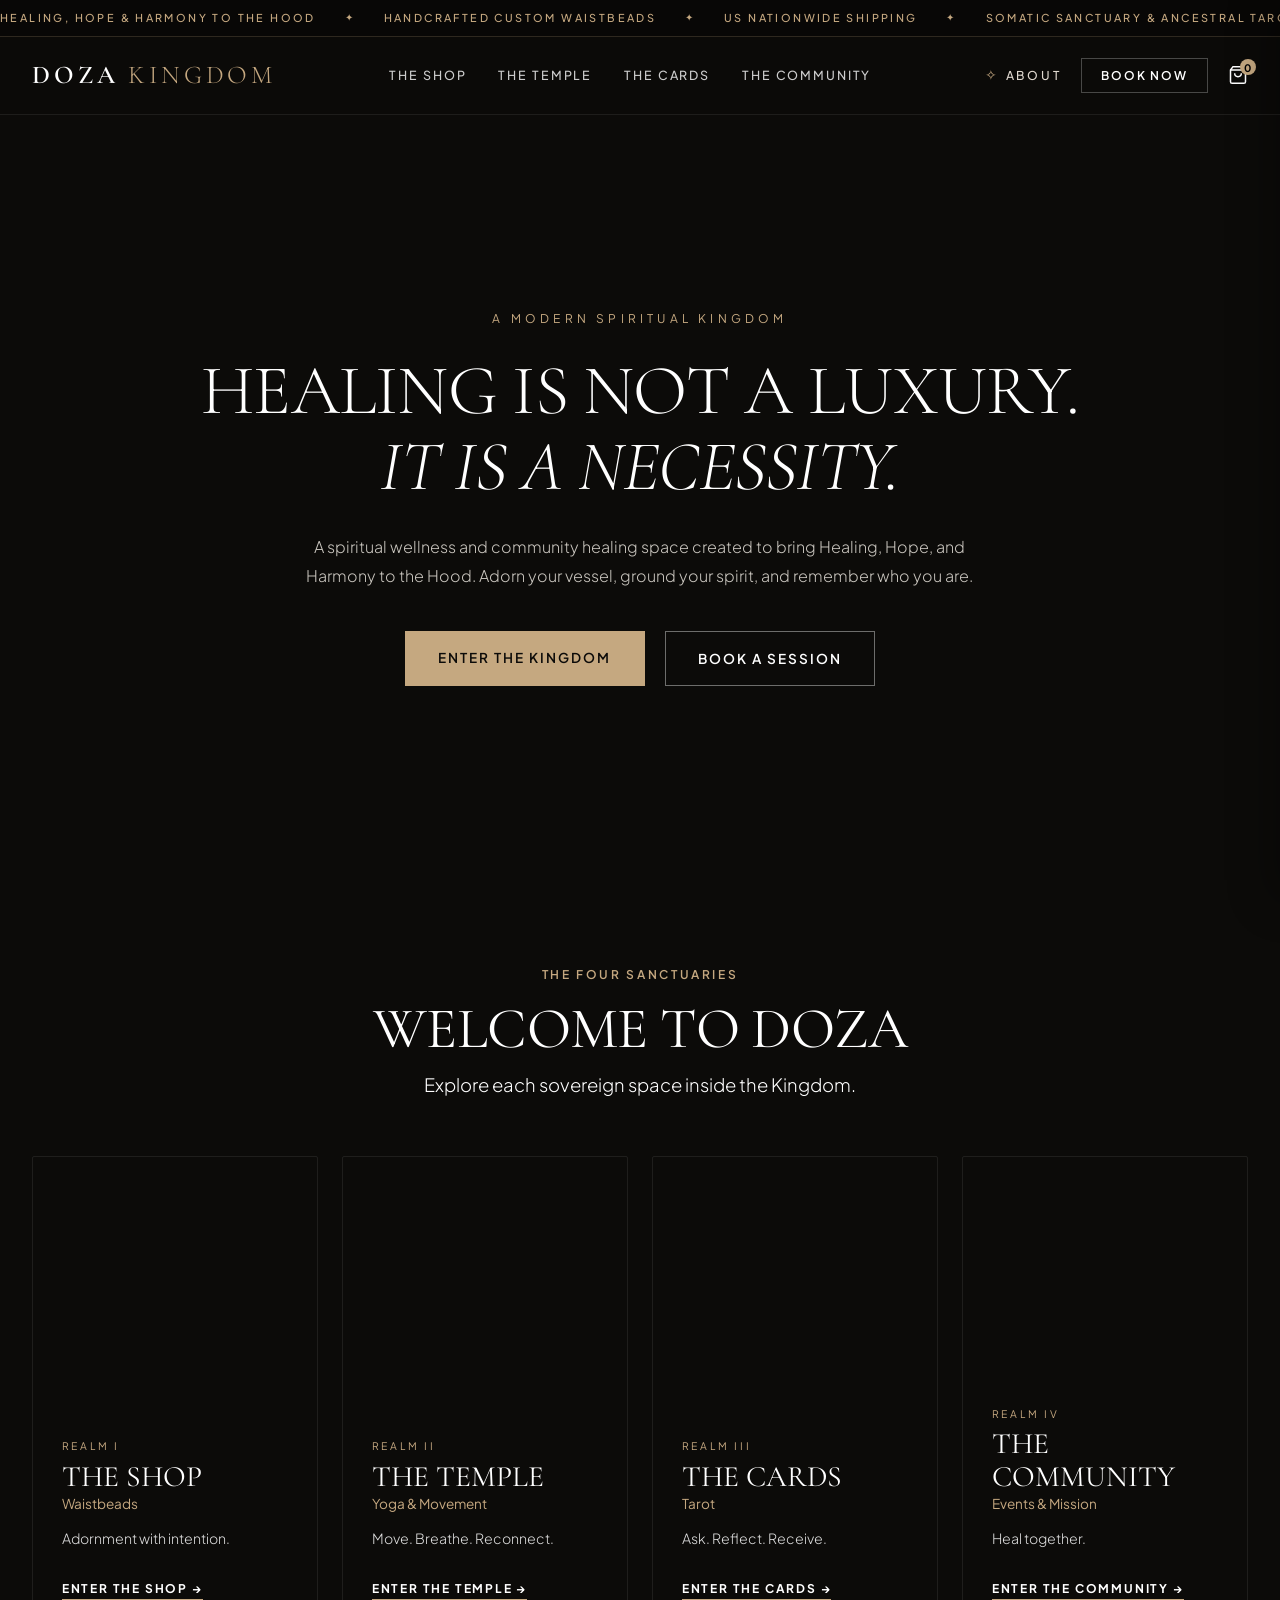
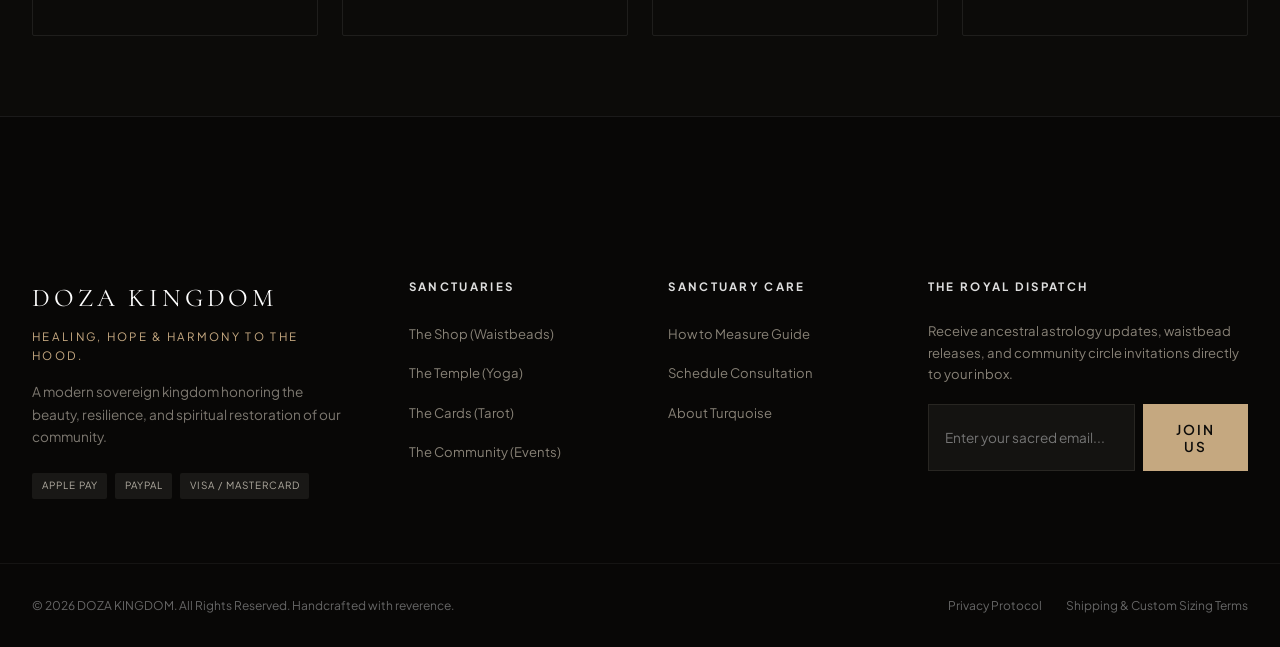
==== commit 609e6287: "Fix navbar duplicates, infinite marquee and clean booking layout" ====
--- a/index.html
+++ b/index.html
@@ -13,33 +13,73 @@
 </head>
 <body>
   <!-- ANNOUNCEMENT BAR -->
-  <div class="announcement-bar">
-    <span>HEALING, HOPE &amp; HARMONY TO THE HOOD &bull; HANDCRAFTED CUSTOM WAISTBEADS &bull; US NATIONWIDE SHIPPING</span>
-  </div>
-
-  <!-- NAVEGACIÓN PRINCIPAL -->
-  <header class="site-header" id="navbar">
-    <div class="header-container">
-      <a href="index.html" class="brand-logo">DOZA <span>KINGDOM</span></a>
-      <nav class="nav-links">
-        <a href="shop.html" class="nav-item">THE SHOP</a><a href="temple.html" class="nav-item">THE TEMPLE</a><a href="cards.html" class="nav-item">THE CARDS</a><a href="community.html" class="nav-item">THE COMMUNITY</a><a href="about.html" class="nav-item">ABOUT</a>
-      </nav>
-      <div class="nav-actions">
-        <button class="btn btn-outline-nav" onclick="openBookingModal('General')">BOOK NOW</button>
-        <button class="cart-trigger-btn" onclick="toggleCartDrawer()" aria-label="Open cart">
-          <svg width="20" height="20" viewBox="0 0 24 24" fill="none" stroke="currentColor" stroke-width="1.8">
-            <path d="M6 2L3 6v14a2 2 0 0 0 2 2h14a2 2 0 0 0 2-2V6l-3-4z"></path>
-            <line x1="3" y1="6" x2="21" y2="6"></line>
-            <path d="M16 10a4 4 0 0 1-8 0"></path>
-          </svg>
-          <span class="cart-count-badge" id="cartCount">0</span>
-        </button>
-        <button class="mobile-toggle" id="menuToggle" aria-label="Toggle menu">
-          <span></span><span></span><span></span>
-        </button>
-      </div>
-    </div>
-  </header>
+ <!-- ANNOUNCEMENT BAR TICKER -->
+<div class="announcement-bar">
+  <div class="marquee-track">
+    <div class="marquee-content">
+      <span>HEALING, HOPE & HARMONY TO THE HOOD</span>
+      <span class="marquee-star">✦</span>
+      <span>HANDCRAFTED CUSTOM WAISTBEADS</span>
+      <span class="marquee-star">✦</span>
+      <span>US NATIONWIDE SHIPPING</span>
+      <span class="marquee-star">✦</span>
+      <span>SOMATIC SANCTUARY & ANCESTRAL TAROT</span>
+      <span class="marquee-star">✦</span>
+      <span>DOZA KINGDOM APOTHECARY</span>
+      <span class="marquee-star">✦</span>
+    </div>
+    <div class="marquee-content" aria-hidden="true">
+      <span>HEALING, HOPE & HARMONY TO THE HOOD</span>
+      <span class="marquee-star">✦</span>
+      <span>HANDCRAFTED CUSTOM WAISTBEADS</span>
+      <span class="marquee-star">✦</span>
+      <span>US NATIONWIDE SHIPPING</span>
+      <span class="marquee-star">✦</span>
+      <span>SOMATIC SANCTUARY & ANCESTRAL TAROT</span>
+      <span class="marquee-star">✦</span>
+      <span>DOZA KINGDOM APOTHECARY</span>
+      <span class="marquee-star">✦</span>
+    </div>
+  </div>
+</div>
+
+<!-- NAVEGACIÓN -->
+<header class="site-header" id="navbar">
+  <div class="header-container">
+    <a href="index.html" class="brand-logo">DOZA <span>KINGDOM</span></a>
+
+    <!-- Solo los 4 reinos en el centro -->
+    <nav class="nav-links">
+      <a href="shop.html" class="nav-item">THE SHOP</a>
+      <a href="temple.html" class="nav-item">THE TEMPLE</a>
+      <a href="cards.html" class="nav-item">THE CARDS</a>
+      <a href="community.html" class="nav-item">THE COMMUNITY</a>
+    </nav>
+
+    <!-- About va aquí en nav-actions para que quede separado -->
+    <div class="nav-actions">
+      <a href="about.html" class="nav-about-mystic">
+        <span class="about-glyph">✧</span>
+        <span class="about-text">ABOUT</span>
+      </a>
+
+      <button class="btn btn-outline-nav" onclick="openBookingModal('General')">BOOK NOW</button>
+      
+      <button class="cart-trigger-btn" onclick="toggleCartDrawer()" aria-label="Open cart">
+        <svg width="20" height="20" viewBox="0 0 24 24" fill="none" stroke="currentColor" stroke-width="1.8">
+          <path d="M6 2L3 6v14a2 2 0 0 0 2 2h14a2 2 0 0 0 2-2V6l-3-4z"></path>
+          <line x1="3" y1="6" x2="21" y2="6"></line>
+          <path d="M16 10a4 4 0 0 1-8 0"></path>
+        </svg>
+        <span class="cart-count-badge" id="cartCount">0</span>
+      </button>
+
+      <button class="mobile-toggle" id="menuToggle" aria-label="Toggle menu">
+        <span></span><span></span><span></span>
+      </button>
+    </div>
+  </div>
+</header>
 
   <!-- MENÚ MÓVIL FULLSCREEN -->
   <div class="mobile-menu-overlay" id="mobileMenu">
--- a/css/style.css
+++ b/css/style.css
@@ -322,6 +322,171 @@
   from { opacity: 0; transform: translateY(15px); }  
   to { opacity: 1; transform: translateY(0); }  
 }  
+
+/* ==========================================================================
+   THE CARDS — RESTAURACIÓN DEL MAZO Y TAPETE INTERACTIVO
+   ========================================================================== */
+.cards-page-wrapper {
+  background-color: var(--cards-bg);
+  background-image: radial-gradient(circle at 50% 20%, #1a152e 0%, var(--cards-bg) 75%);
+  color: #fff;
+}
+
+.interactive-tarot-deck {
+  background: rgba(255, 255, 255, 0.02);
+  border: 1px solid var(--cards-border);
+  padding: 3.5rem 2rem;
+  border-radius: 6px;
+  max-width: 1050px;
+  margin: 3rem auto 5rem;
+}
+
+.deck-prompt-bar {
+  text-align: center;
+  font-size: 0.75rem;
+  letter-spacing: 0.25em;
+  color: var(--cards-gold);
+  margin-bottom: 2.8rem;
+  text-transform: uppercase;
+}
+
+/* Grilla con las 3 cartas alineadas */
+.tarot-slots-grid {
+  display: grid;
+  grid-template-columns: repeat(3, 1fr);
+  gap: 2rem;
+  max-width: 960px;
+  margin: 0 auto;
+}
+
+.tarot-card-slot {
+  height: 380px;
+  perspective: 1000px;
+  cursor: pointer;
+}
+
+.card-inner {
+  position: relative;
+  width: 100%;
+  height: 100%;
+  text-align: center;
+  transition: transform 0.8s cubic-bezier(0.175, 0.885, 0.32, 1.275);
+  transform-style: preserve-3d;
+}
+
+/* Estado cuando se da clic y gira */
+.tarot-card-slot.flipped .card-inner,
+.tarot-card-slot.is-flipped .card-inner {
+  transform: rotateY(180deg);
+}
+
+.card-face {
+  position: absolute;
+  inset: 0;
+  width: 100%;
+  height: 100%;
+  -webkit-backface-visibility: hidden;
+  backface-visibility: hidden;
+  border-radius: 8px;
+  display: flex;
+  flex-direction: column;
+  justify-content: center;
+  align-items: center;
+  padding: 1.75rem;
+  box-shadow: 0 12px 30px rgba(0, 0, 0, 0.7);
+}
+
+/* Reverso de la carta */
+.card-back {
+  background: #111018;
+  border: 1px solid var(--cards-gold);
+  box-shadow: 0 0 25px rgba(212, 175, 55, 0.15);
+}
+
+.card-back-ornament {
+  border: 1px dashed rgba(212, 175, 55, 0.4);
+  width: 100%;
+  height: 100%;
+  display: flex;
+  flex-direction: column;
+  align-items: center;
+  justify-content: center;
+  padding: 1rem;
+}
+
+.moon-glyph {
+  font-size: 2.2rem;
+  color: var(--cards-gold);
+  margin-bottom: 0.8rem;
+}
+
+.card-back-ornament span {
+  font-size: 0.7rem;
+  letter-spacing: 0.2em;
+  color: var(--cards-gold);
+}
+
+.slot-position {
+  margin-top: 1.2rem;
+  font-size: 0.65rem !important;
+  color: #888 !important;
+  letter-spacing: 0.15em;
+}
+
+/* Frente de la carta revelada */
+.card-front {
+  background: #191428;
+  border: 1px solid var(--cards-gold);
+  transform: rotateY(180deg);
+  box-shadow: 0 0 30px rgba(212, 175, 55, 0.25);
+}
+
+.revealed-tag {
+  font-size: 0.65rem;
+  letter-spacing: 0.2em;
+  color: var(--cards-gold);
+  margin-bottom: 0.5rem;
+}
+
+.revealed-name {
+  font-family: var(--font-serif);
+  font-size: 1.5rem;
+  color: #fff;
+  margin-bottom: 0.8rem;
+}
+
+.revealed-meaning {
+  font-size: 0.85rem;
+  color: #ccc8d6;
+  line-height: 1.5;
+}
+
+/* Sección de reserva inferior */
+.tarot-offerings-grid {
+  display: grid;
+  grid-template-columns: repeat(2, 1fr);
+  gap: 2.5rem;
+  max-width: 960px;
+  margin: 0 auto;
+}
+
+.tarot-service-card {
+  background: rgba(255, 255, 255, 0.03);
+  border: 1px solid rgba(255, 255, 255, 0.1);
+  padding: 2.5rem;
+  border-radius: 4px;
+  display: flex;
+  flex-direction: column;
+  justify-content: space-between;
+}
+
+/* En pantallas móviles se apilan */
+@media (max-width: 900px) {
+  .tarot-slots-grid {
+    grid-template-columns: 1fr;
+    max-width: 320px;
+  }
+}
   
 /* ==========================================================================  
    UTILIDADES & BOTONES GLOBALES
@@ -359,8 +524,272 @@
 .btn-rsvp { background: none; border: none; color: var(--community-accent); font-size: 0.85rem; font-weight: 700; letter-spacing: 0.1em; cursor: pointer; margin-top: 0.75rem; }  
 .text-link-btn { display: inline-flex; align-items: center; gap: 0.5rem; background: none; border: none; color: var(--shop-terracotta); font-size: 0.8rem; font-weight: 700; letter-spacing: 0.12em; cursor: pointer; margin-top: 1rem; }  
   
-/* Announcement Bar & Navbar */  
-.announcement-bar { background: #111; color: var(--color-gold); font-size: 0.7rem; letter-spacing: 0.15em; text-align: center; padding: 0.45rem 1rem; border-bottom: 1px solid rgba(255, 255, 255, 0.05); }  
+/* ==========================================================================
+   ANNOUNCEMENT BAR (EN UNA SOLA LÍNEA INFINITA)
+   ========================================================================== */
+.announcement-bar {
+  background-color: #080706;
+  border-bottom: 1px solid rgba(197, 168, 128, 0.2);
+  overflow: hidden;
+  position: relative;
+  width: 100%;
+  padding: 0.55rem 0;
+  display: block; /* Contenedor rígido */
+  white-space: nowrap;
+}
+
+.marquee-track {
+  display: flex !important;
+  width: max-content;
+  user-select: none;
+}
+
+.marquee-content {
+  display: flex !important;
+  align-items: center;
+  flex-shrink: 0;
+  white-space: nowrap !important;
+  animation: marqueeScroll 25s linear infinite;
+  gap: 1.8rem;
+  padding-right: 1.8rem;
+}
+
+.announcement-bar:hover .marquee-content {
+  animation-play-state: paused;
+}
+
+.marquee-content span {
+  font-family: var(--font-sans);
+  font-size: 0.68rem;
+  font-weight: 500;
+  letter-spacing: 0.22em;
+  color: var(--color-gold);
+  text-transform: uppercase;
+  white-space: nowrap !important;
+}
+
+.marquee-star {
+  color: rgba(197, 168, 128, 0.6);
+  font-size: 0.65rem !important;
+  display: inline-block;
+  transform: translateY(-1px);
+}
+
+@keyframes marqueeScroll {
+  from {
+    transform: translateX(0);
+  }
+  to {
+    transform: translateX(-100%);
+  }
+}
+
+/* ==========================================================================
+   NAVBAR CON ESPACIO CORRECTO Y ABOUT MÍSTICO
+   ========================================================================== */
+.site-header { 
+  position: sticky; 
+  top: 0; 
+  z-index: 100; 
+  background: rgba(12, 11, 9, 0.95); 
+  backdrop-filter: blur(12px); 
+  -webkit-backdrop-filter: blur(12px);
+  border-bottom: 1px solid rgba(255, 255, 255, 0.08); 
+}
+
+.header-container { 
+  max-width: 1320px; 
+  margin: 0 auto; 
+  padding: 1rem 2rem; 
+  display: flex; 
+  align-items: center; 
+  justify-content: space-between; 
+}
+
+.brand-logo { 
+  font-family: var(--font-serif); 
+  font-size: 1.6rem; 
+  letter-spacing: 0.15em; 
+  font-weight: 600; 
+}
+
+.brand-logo span { 
+  font-weight: 300; 
+  color: var(--color-gold); 
+}
+
+/* Menú central solo con reinos */
+.nav-links { 
+  display: flex; 
+  gap: 2.5rem; 
+}
+
+.nav-item { 
+  font-size: 0.78rem; 
+  letter-spacing: 0.18em; 
+  color: #c0bbb4; 
+  font-weight: 500; 
+  position: relative;
+  padding: 0.2rem 0;
+  transition: color 0.3s ease;
+}
+
+.nav-item:hover, .nav-item.active { 
+  color: var(--color-gold); 
+}
+
+/* Bloque derecho con suficiente holgura */
+.nav-actions { 
+  display: flex; 
+  align-items: center; 
+  gap: 1.8rem; /* Separa About, Book Now y el carrito */
+}
+
+/* ABOUT MÍSTICO */
+.nav-about-mystic {
+  display: inline-flex;
+  align-items: center;
+  gap: 0.4rem;
+  font-size: 0.76rem;
+  letter-spacing: 0.22em;
+  color: #dfd8cf;
+  font-weight: 500;
+  text-transform: uppercase;
+  padding: 0.3rem 0;
+  transition: all 0.3s ease;
+}
+
+.about-glyph {
+  color: var(--color-gold);
+  font-size: 0.85rem;
+  display: inline-block;
+  animation: mysticPulse 3.5s ease-in-out infinite;
+}
+
+.nav-about-mystic:hover {
+  color: #ffffff;
+}
+
+.nav-about-mystic:hover .about-glyph {
+  transform: rotate(45deg) scale(1.2);
+  filter: drop-shadow(0 0 6px rgba(197, 168, 128, 0.9));
+}
+
+@keyframes mysticPulse {
+  0%, 100% { opacity: 0.55; transform: scale(0.95); }
+  50% { opacity: 1; transform: scale(1.1); filter: drop-shadow(0 0 4px rgba(197, 168, 128, 0.6)); }
+}
+
+/* ==========================================================================
+   TAROT BOOKING — OFRENDA ÚNICA CENTRADA
+   ========================================================================== */
+.tarot-booking-sanctuary {
+  padding: 5rem 1.5rem 8rem;
+  background-color: var(--cards-bg);
+  position: relative;
+  border-top: 1px solid rgba(212, 175, 55, 0.15);
+}
+
+.tarot-single-card {
+  max-width: 620px;
+  margin: 0 auto;
+  background: rgba(20, 16, 32, 0.75);
+  backdrop-filter: blur(14px);
+  -webkit-backdrop-filter: blur(14px);
+  border: 1px solid rgba(212, 175, 55, 0.35);
+  border-radius: 6px;
+  padding: 3rem 2.5rem;
+  box-shadow: 0 25px 60px rgba(0, 0, 0, 0.7);
+  text-align: center;
+}
+
+.service-kicker {
+  display: block;
+  font-size: 0.72rem;
+  letter-spacing: 0.25em;
+  color: var(--cards-gold);
+  text-transform: uppercase;
+  margin-bottom: 0.6rem;
+}
+
+.service-title {
+  font-family: var(--font-serif);
+  font-size: 2.2rem;
+  color: #ffffff;
+  margin-bottom: 0.8rem;
+  font-weight: 400;
+  line-height: 1.2;
+}
+
+.service-meta-tags {
+  font-size: 0.78rem;
+  letter-spacing: 0.15em;
+  color: #dfd7cc;
+  margin-bottom: 1.5rem;
+}
+
+.service-meta-tags .meta-dot {
+  margin: 0 0.5rem;
+  color: var(--cards-gold);
+}
+
+.service-description {
+  font-size: 0.95rem;
+  color: #c5bfb6;
+  line-height: 1.6;
+  margin-bottom: 2rem;
+}
+
+.tarot-price-pill {
+  background: rgba(255, 255, 255, 0.03);
+  border: 1px solid rgba(212, 175, 55, 0.2);
+  border-radius: 4px;
+  padding: 1.2rem;
+  margin-bottom: 2rem;
+  text-align: left;
+}
+
+.price-main {
+  display: flex;
+  justify-content: space-between;
+  align-items: baseline;
+  margin-bottom: 0.4rem;
+}
+
+.price-title {
+  font-size: 0.75rem;
+  letter-spacing: 0.18em;
+  color: #a8a096;
+}
+
+.price-num {
+  font-family: var(--font-serif);
+  font-size: 1.8rem;
+  color: var(--cards-gold);
+  font-weight: 600;
+}
+
+.deposit-detail {
+  font-size: 0.8rem;
+  color: #bcb6ad;
+  margin: 0;
+  line-height: 1.4;
+}
+
+.secure-tag {
+  display: block;
+  font-size: 0.72rem;
+  color: #8c857b;
+  margin-top: 1.2rem;
+  letter-spacing: 0.05em;
+}
+
+.mx-auto {
+  margin-left: auto !important;
+  margin-right: auto !important;
+}
+
+
 .site-header { position: sticky; top: 0; z-index: 100; background: rgba(12, 11, 9, 0.95); backdrop-filter: blur(12px); border-bottom: 1px solid rgba(255, 255, 255, 0.08); }  
 .header-container { max-width: 1320px; margin: 0 auto; padding: 1.1rem 2rem; display: flex; align-items: center; justify-content: space-between; }  
 .brand-logo { font-family: var(--font-serif); font-size: 1.6rem; letter-spacing: 0.15em; font-weight: 600; }  
@@ -577,4 +1006,7 @@
   .zen-session-info-bar { flex-direction: column; gap: 0.4rem; }  
   .info-pill-divider { display: none; }  
   .btn-zen-book { width: 100%; }  
-}+
+  
+}
+
